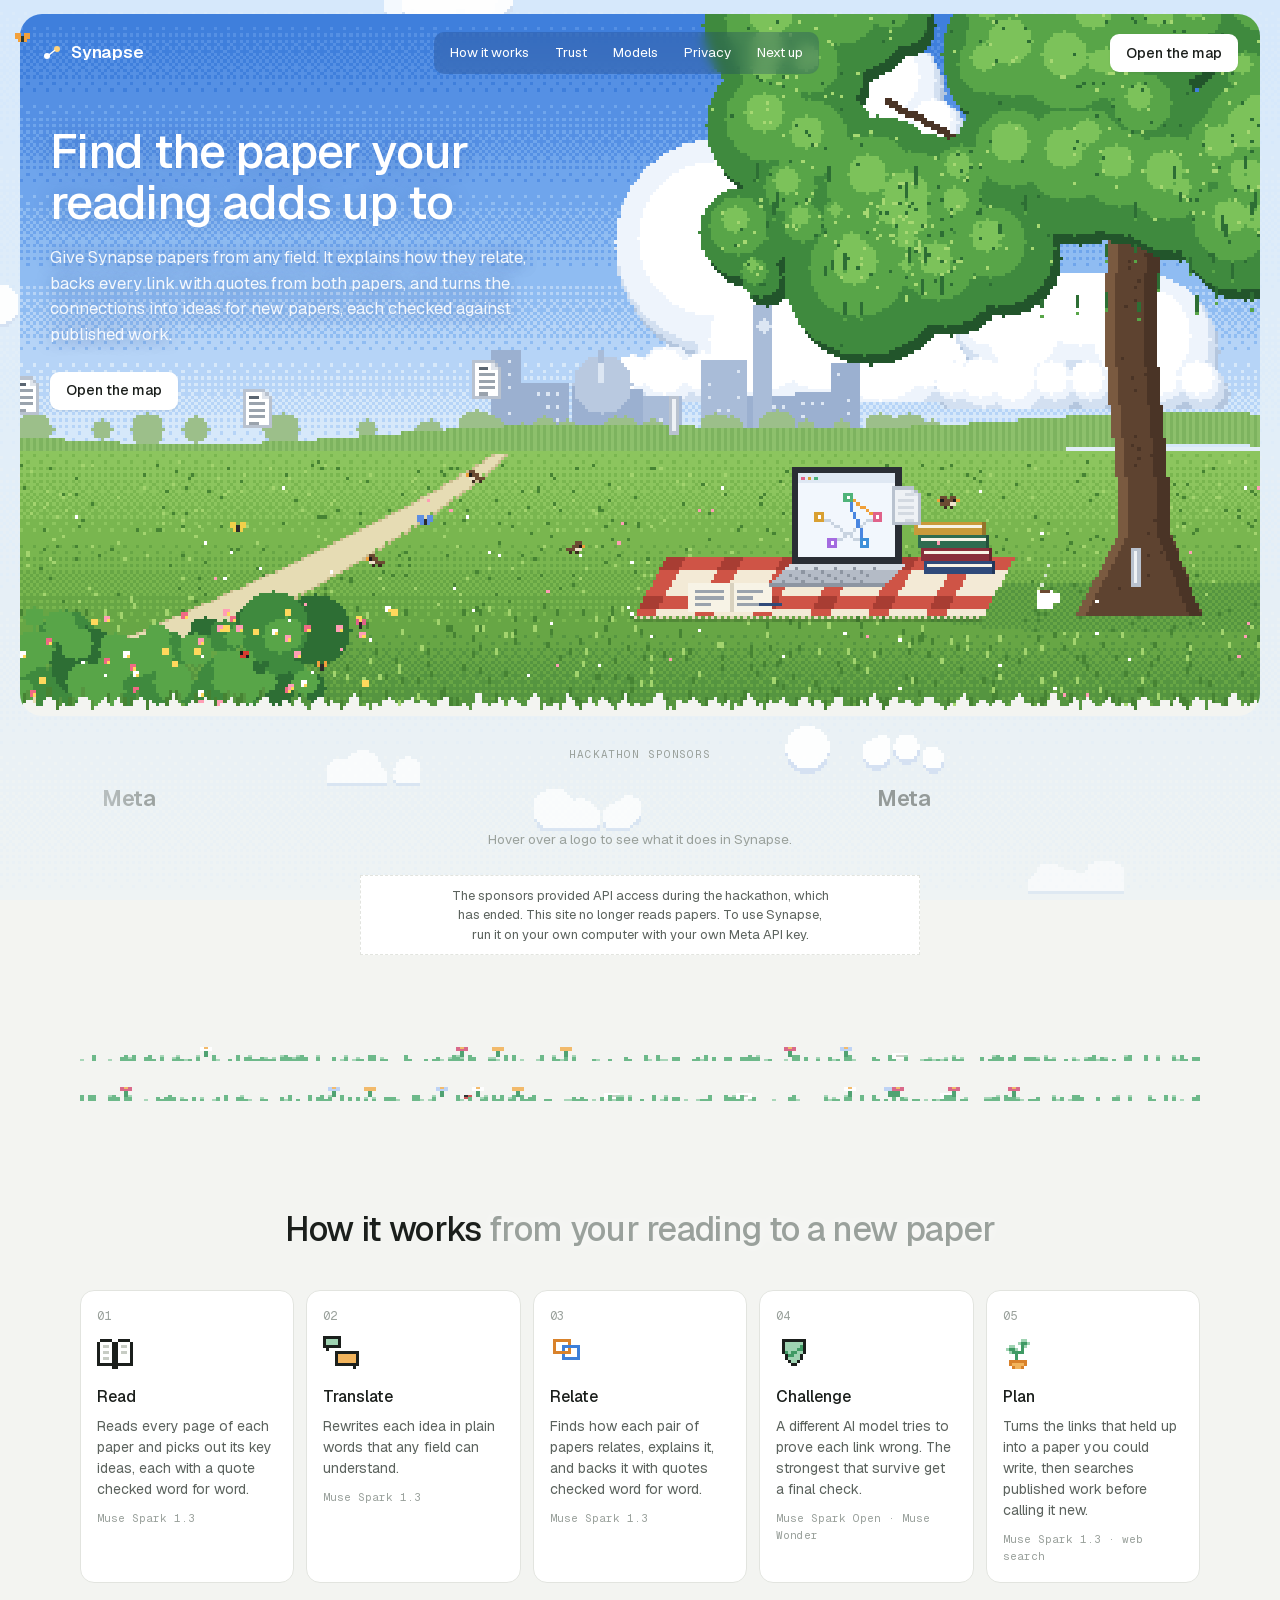
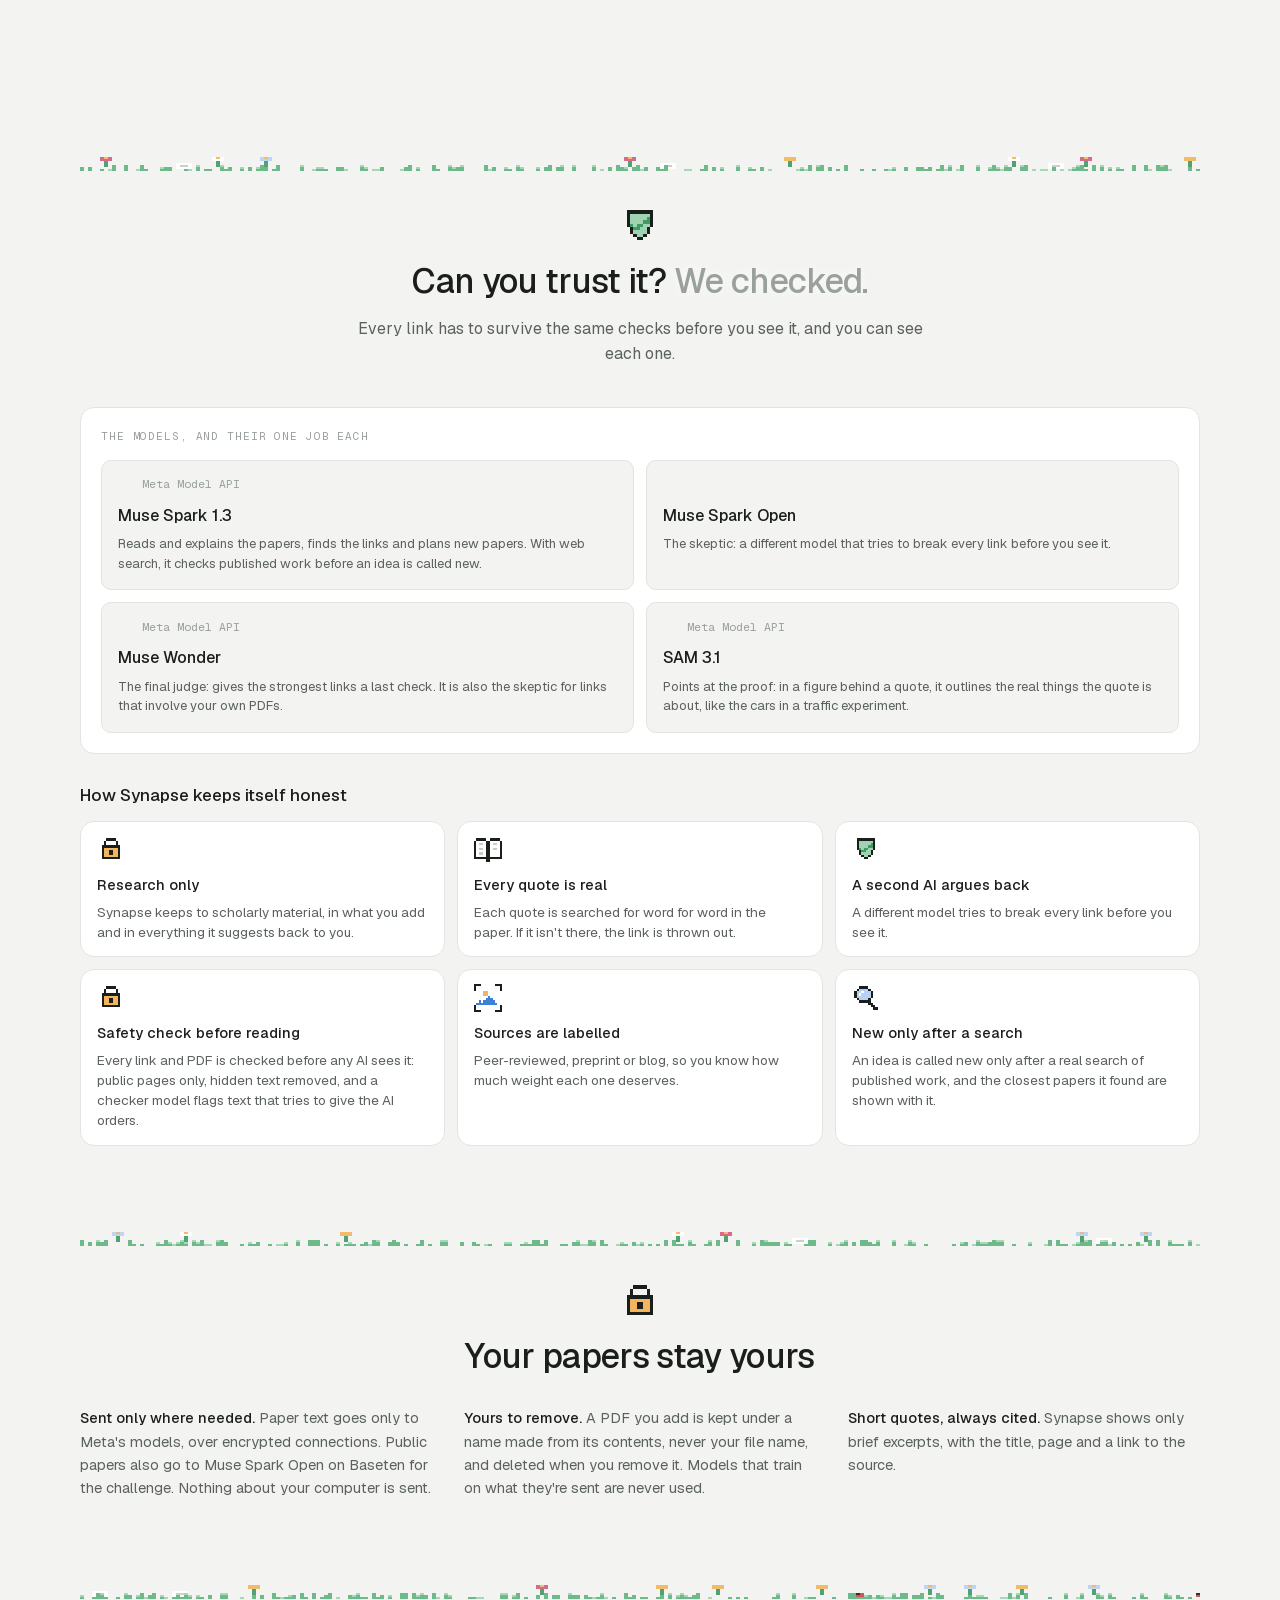
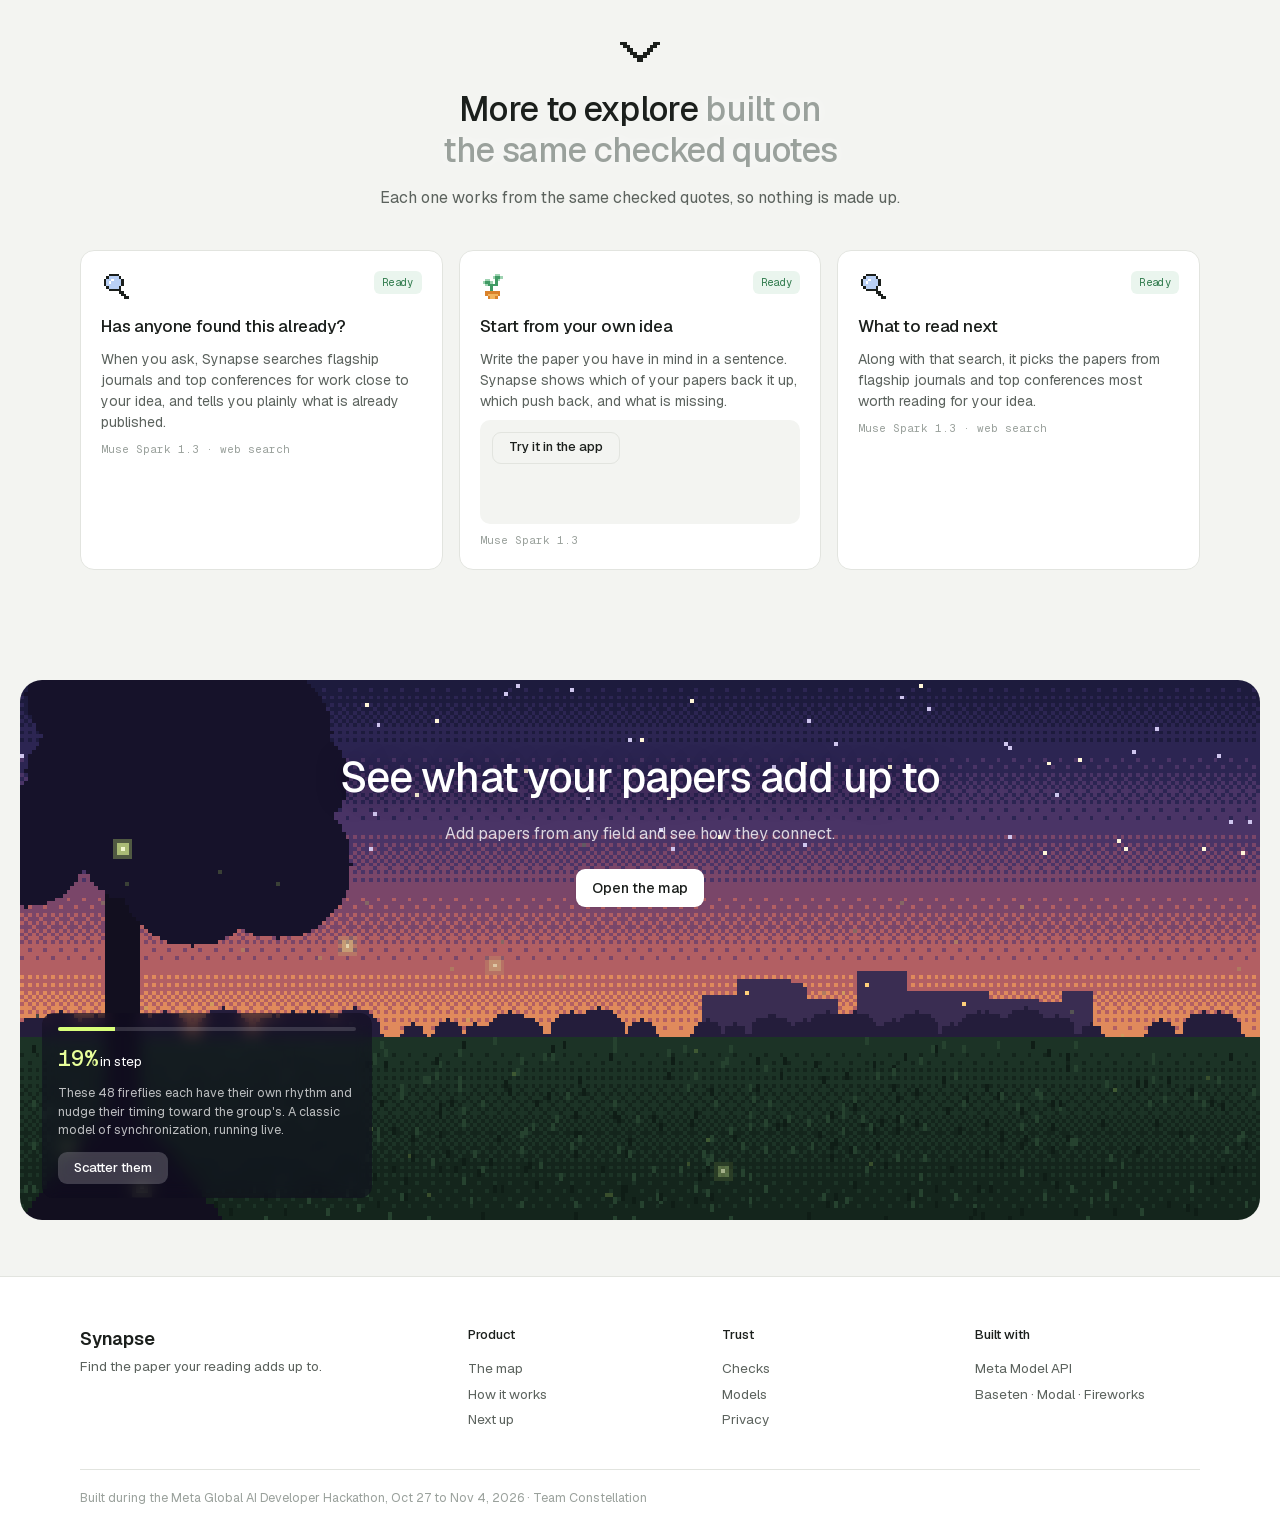
==== frontend/index.html @ 5bb8e142 "Synapse: agents that link research papers across fields Reader, Translator, Filter and Connector (Mu" ====
<!doctype html>
<html lang="en">
<head>
<meta charset="utf-8">
<meta name="viewport" content="width=device-width, initial-scale=1, viewport-fit=cover">
<title>Synapse</title>
<meta name="description" content="Synapse reads research papers from any field, explains how they relate, checks every link against quotes from both papers, and shows you the new paper they add up to.">
<link rel="stylesheet" href="assets/css/site.css?v=20261030123535">
</head>
<body class="trail sky">
<canvas id="sky" class="skycv" aria-hidden="true"></canvas>

<header class="hero">
  <canvas id="garden" aria-label="Pixel-art illustration: a sunny campus lawn with a laptop running Synapse on a picnic blanket, a stack of journals, and pages drifting in the breeze"></canvas>
  <nav class="nav">
    <a class="brand" href="index.html">
      <svg viewBox="0 0 20 20" aria-hidden="true"><circle cx="5" cy="13" r="3" fill="#fff"/><circle cx="15" cy="6" r="3" fill="#ffd27a"/><path d="M7.5 11.5 12.5 7.5" stroke="#fff" stroke-width="1.6" stroke-linecap="round"/></svg>
      Synapse
    </a>
    <div class="navpill"><a href="#how">How it works</a><a href="#example">A finding</a><a href="#trust">Trust</a><a href="#models">Models</a><a href="#privacy">Privacy</a><a href="#next">Next up</a></div>
    <a class="btn white" href="map.html">Open the map</a>
  </nav>
  <div class="copy">
    <h1>Find the paper your reading adds up to</h1>
    <p>Give Synapse papers from any field. It explains how they relate, backs every link with quotes from both papers, and turns the connections into ideas for new papers, each checked against published work.</p>
    <div class="row"><a class="btn white" href="map.html">Open the map</a><a class="btn glass" href="#example">See a finding</a></div>
  </div>
</header>

<section class="sponsors" aria-label="Hackathon sponsors">
  <p class="lab">Hackathon sponsors</p>
  <div class="marquee"><div class="track"><ul class="logos"><li data-k="meta" tabindex="0" role="img" aria-label="Meta"><span class="mark" style="--src:url(/assets/img/sponsors/meta.png);width:42px;height:28px"></span><span class="word">Meta</span></li><li data-k="baseten" tabindex="0" role="img" aria-label="Baseten"><span class="mark" style="--src:url(/assets/img/sponsors/baseten.png);width:111px;height:24px"></span></li><li data-k="modal" tabindex="0" role="img" aria-label="Modal"><span class="mark" style="--src:url(/assets/img/sponsors/modal.png);width:126px;height:22px"></span></li><li data-k="fireworks" tabindex="0" role="img" aria-label="Fireworks"><span class="mark" style="--src:url(/assets/img/sponsors/fireworks.png);width:148px;height:19px"></span></li><li data-k="meta"><span class="mark" style="--src:url(/assets/img/sponsors/meta.png);width:42px;height:28px"></span><span class="word">Meta</span></li><li data-k="baseten"><span class="mark" style="--src:url(/assets/img/sponsors/baseten.png);width:111px;height:24px"></span></li><li data-k="modal"><span class="mark" style="--src:url(/assets/img/sponsors/modal.png);width:126px;height:22px"></span></li><li data-k="fireworks"><span class="mark" style="--src:url(/assets/img/sponsors/fireworks.png);width:148px;height:19px"></span></li><li data-k="meta"><span class="mark" style="--src:url(/assets/img/sponsors/meta.png);width:42px;height:28px"></span><span class="word">Meta</span></li><li data-k="baseten"><span class="mark" style="--src:url(/assets/img/sponsors/baseten.png);width:111px;height:24px"></span></li><li data-k="modal"><span class="mark" style="--src:url(/assets/img/sponsors/modal.png);width:126px;height:22px"></span></li><li data-k="fireworks"><span class="mark" style="--src:url(/assets/img/sponsors/fireworks.png);width:148px;height:19px"></span></li></ul><ul class="logos" aria-hidden="true"><li data-k="meta"><span class="mark" style="--src:url(/assets/img/sponsors/meta.png);width:42px;height:28px"></span><span class="word">Meta</span></li><li data-k="baseten"><span class="mark" style="--src:url(/assets/img/sponsors/baseten.png);width:111px;height:24px"></span></li><li data-k="modal"><span class="mark" style="--src:url(/assets/img/sponsors/modal.png);width:126px;height:22px"></span></li><li data-k="fireworks"><span class="mark" style="--src:url(/assets/img/sponsors/fireworks.png);width:148px;height:19px"></span></li><li data-k="meta"><span class="mark" style="--src:url(/assets/img/sponsors/meta.png);width:42px;height:28px"></span><span class="word">Meta</span></li><li data-k="baseten"><span class="mark" style="--src:url(/assets/img/sponsors/baseten.png);width:111px;height:24px"></span></li><li data-k="modal"><span class="mark" style="--src:url(/assets/img/sponsors/modal.png);width:126px;height:22px"></span></li><li data-k="fireworks"><span class="mark" style="--src:url(/assets/img/sponsors/fireworks.png);width:148px;height:19px"></span></li><li data-k="meta"><span class="mark" style="--src:url(/assets/img/sponsors/meta.png);width:42px;height:28px"></span><span class="word">Meta</span></li><li data-k="baseten"><span class="mark" style="--src:url(/assets/img/sponsors/baseten.png);width:111px;height:24px"></span></li><li data-k="modal"><span class="mark" style="--src:url(/assets/img/sponsors/modal.png);width:126px;height:22px"></span></li><li data-k="fireworks"><span class="mark" style="--src:url(/assets/img/sponsors/fireworks.png);width:148px;height:19px"></span></li></ul></div></div>
  <p class="spSay" id="spSay" aria-live="polite">Hover over a logo to see what it does in Synapse.</p>
  <p class="spNote" id="spNote" hidden>The sponsors provided API access during the hackathon, which has ended. This site no longer reads papers. To use Synapse, run it on your own computer with your own Meta API key.</p>
</section>

<main class="wrap">
  <div class="fields">
    <div class="row" id="fieldRow"></div>
    <p id="fieldNote">Works with papers from any field.</p>
  </div>

  <section>
    <div class="head">
      <h2>One map of how your papers relate <span>and the paper in the middle of them</span></h2>
    </div>
    <div class="window" role="img" aria-label="The Synapse app: a map of papers with labelled links, and a feed of the AI agents at work">
      <div class="wbar"><span class="dots"><i></i><i></i><i></i></span><span id="runTitle"></span>
        <span class="tabs"><span class="on">Map</span><span>Findings</span><span>Papers</span></span></div>
      <div class="wbody">
        <div class="mapview"><svg id="mini" viewBox="0 0 640 560"></svg>
          <div class="legend"><span><i style="border-color:var(--proven)"></i>Proven</span><span><i style="border-color:var(--testing);border-top-style:dashed"></i>Being tested</span><span><i style="border-color:var(--rejected);border-top-style:dotted"></i>Not a real link</span></div>
        </div>
        <div class="feed">
          <div class="rows" id="agents"></div>
          <div class="msg" id="msg"></div>
          <div class="ask">Drop PDFs here to add papers to the map<i>＋</i></div>
        </div>
      </div>
    </div>
    <div class="three">
      <div><b>Relationships, not keywords.</b> A line between two papers says how they relate: the same mechanism, a method one can borrow, a question one answers, or a claim they disagree on. Click it for the full explanation.</div>
      <div><b>Checked before it's shown.</b> Each link is backed by exact quotes from both papers, then a second AI tries to break it. Links that only share a word are thrown out.</div>
      <div><b>A paper you could write.</b> The page in the middle is a new paper those links make possible, with what each source gives you, a research question and a first outline. Or start from your own idea.</div>
    </div>
  </section>

  <div class="sprig"></div>
  <section id="rosetta">
    <div class="head"><span class="ic center" data-icon="connect" data-size="40"></span><h2>Same idea, different words <span>that's why nobody noticed</span></h2>
      <p>Each field describes the same mechanism in its own vocabulary, so keyword search never connects them. Synapse rewrites both in plain words first, then compares.</p></div>
    <div class="tabs" id="rTabs" role="tablist" aria-label="Choose a finding"></div>
    <div class="rosetta" id="rBody" role="tabpanel" aria-live="polite"></div>
  </section>

  <div class="sprig"></div>
  <section id="how" class="band">
    <div class="head"><h2>How it works <span>from your reading to a new paper</span></h2></div>
    <ol class="steps">
      <li class="glow"><span class="ic" data-icon="read"></span><h3>Read</h3><p>Reads every page of each paper and picks out its key ideas, each with a quote checked word for word.</p><span class="who">Muse Spark 1.3</span></li>
      <li class="glow"><span class="ic" data-icon="translate"></span><h3>Translate</h3><p>Rewrites each idea in plain words that any field can understand.</p><span class="who">Muse Spark 1.3</span></li>
      <li class="glow"><span class="ic" data-icon="connect"></span><h3>Relate</h3><p>Finds how each pair of papers relates, explains it, and backs it with quotes checked word for word.</p><span class="who">Muse Spark 1.3</span></li>
      <li class="glow"><span class="ic" data-icon="challenge"></span><h3>Challenge</h3><p>A different AI model tries to prove each link wrong. The strongest that survive get a final check.</p><span class="who">Muse Spark Open · Muse Wonder</span></li>
            <li class="glow"><span class="ic" data-icon="sprout"></span><h3>Plan</h3><p>Turns the links that held up into a paper you could write, then searches published work before calling it new.</p><span class="who">Muse Spark 1.3 · web search</span></li>
    </ol>
    <div class="strings panel glow">
      <div class="sieve-h"><div><div class="lab">Threads between papers</div><h3 id="strSay" aria-live="polite">Threads reach between papers that relate. The ones that hold are tied off.</h3></div>
        <button class="btn line" id="strReplay">Replay</button></div>
      <div class="scene" id="scene"><canvas aria-hidden="true"></canvas><div class="tags"></div><div class="tip" hidden></div><ul class="sr" id="sceneList"></ul></div>
    </div>
  </section>

  <section id="example">
    <div class="head"><span class="ic center" data-icon="test" data-size="40"></span><h2 id="exHead"></h2></div>
    <div class="example">
      <div class="panel glow">
        <div class="lab">The finding</div>
        <h3 id="exTitle"></h3>
        <div class="side2" id="exSides"></div>
        <div class="shared" id="exShared"></div>
        <div id="exQuotes"></div>
      </div>
      <div class="panel glow">
        <div class="lab">The challenge</div>
        <h3 id="exHyp"></h3>
        <ul class="exAtt" id="exAtt"></ul>
        <div class="verdict" id="exVerdict"></div>
      </div>
    </div>
  </section>

  <div class="sprig"></div>
  <section id="trust">
    <div class="head"><span class="ic center" data-icon="challenge" data-size="40"></span><h2>Can you trust it? <span>We checked.</span></h2>
      <p>Every link has to survive the same checks before you see it, and you can see each one.</p></div>
    <div class="cols">
      <div class="panel glow" id="models"><div class="lab">The models, and their one job each</div>
        <ul class="list cast">
          <li><span class="p"><i class="mk" style="--src:url(/assets/img/sponsors/meta.png);width:18px;height:12px"></i>Meta Model API</span><span class="m">Muse Spark 1.3</span><small>Reads and explains the papers, finds the links and plans new papers. With web search, it checks published work before an idea is called new.</small></li>
          <li><span class="p" role="img" aria-label="Baseten"><i class="mk" style="--src:url(/assets/img/sponsors/baseten.png);width:65px;height:14px"></i></span><span class="m">Muse Spark Open</span><small>The skeptic: a different model that tries to break every link before you see it.</small></li>
          <li><span class="p"><i class="mk" style="--src:url(/assets/img/sponsors/meta.png);width:18px;height:12px"></i>Meta Model API</span><span class="m">Muse Wonder</span><small>The final judge: gives the strongest links a last check. It is also the skeptic for links that involve your own PDFs.</small></li>
          <li><span class="p"><i class="mk" style="--src:url(/assets/img/sponsors/meta.png);width:18px;height:12px"></i>Meta Model API</span><span class="m">SAM 3.1</span><small>Points at the proof: in a figure behind a quote, it outlines the real things the quote is about, like the cars in a traffic experiment.</small></li>
        </ul></div>
    </div>
    <div class="guards">
      <h3>How Synapse keeps itself honest</h3>
      <ol>
        <li class="glow"><span class="ic" data-icon="lock" data-size="28"></span><b>Research only</b><p>Synapse keeps to scholarly material, in what you add and in everything it suggests back to you.</p></li>
        <li class="glow"><span class="ic" data-icon="read" data-size="28"></span><b>Every quote is real</b><p>Each quote is searched for word for word in the paper. If it isn't there, the link is thrown out.</p></li>
        <li class="glow"><span class="ic" data-icon="challenge" data-size="28"></span><b>A second AI argues back</b><p>A different model tries to break every link before you see it.</p></li>
        <li class="glow"><span class="ic" data-icon="lock" data-size="28"></span><b>Safety check before reading</b><p>Every link and PDF is checked before any AI sees it: public pages only, hidden text removed, and a checker model flags text that tries to give the AI orders.</p></li>
        <li class="glow"><span class="ic" data-icon="frame" data-size="28"></span><b>Sources are labelled</b><p>Peer-reviewed, preprint or blog, so you know how much weight each one deserves.</p></li>
        <li class="glow"><span class="ic" data-icon="match" data-size="28"></span><b>New only after a search</b><p>An idea is called new only after a real search of published work, and the closest papers it found are shown with it.</p></li>
      </ol>
    </div>
  </section>

  <div class="sprig"></div>
  <section id="privacy">
    <div class="head"><span class="ic center" data-icon="lock" data-size="40"></span><h2>Your papers stay yours</h2></div>
    <div class="three">
      <div><b>Sent only where needed.</b> Paper text goes only to Meta's models, over encrypted connections. Public papers also go to Muse Spark Open on Baseten for the challenge. Nothing about your computer is sent.</div>
      <div><b>Yours to remove.</b> A PDF you add is kept under a name made from its contents, never your file name, and deleted when you remove it. Models that train on what they're sent are never used.</div>
      <div><b>Short quotes, always cited.</b> Synapse shows only brief excerpts, with the title, page and a link to the source.</div>
    </div>
  </section>

  <div class="sprig"></div>
  <section id="next">
    <div class="head"><span class="ic center" data-icon="bird" data-size="40"></span><h2>More to explore <span>built on the same checked quotes</span></h2>
      <p>Each one works from the same checked quotes, so nothing is made up.</p></div>
    <div class="nextgrid">
      <article class="nx panel glow"><div class="nxh"><span class="ic" data-icon="match" data-size="30"></span><span class="st ready">Ready</span></div>
        <h3>Has anyone found this already?</h3>
        <p>When you ask, Synapse searches flagship journals and top conferences for work close to your idea, and tells you plainly what is already published.</p>
        <div class="pv" id="pvNovel" aria-label="The idea from this run"></div>
        <span class="uses">Muse Spark 1.3 · web search</span></article>
      <article class="nx panel glow"><div class="nxh"><span class="ic" data-icon="sprout" data-size="30"></span><span class="st ready">Ready</span></div>
        <h3>Start from your own idea</h3>
        <p>Write the paper you have in mind in a sentence. Synapse shows which of your papers back it up, which push back, and what is missing.</p>
        <div class="pv"><a class="btn line" href="map.html">Try it in the app</a></div>
        <span class="uses">Muse Spark 1.3</span></article>
      <article class="nx panel glow"><div class="nxh"><span class="ic" data-icon="match" data-size="30"></span><span class="st ready">Ready</span></div>
        <h3>What to read next</h3>
        <p>Along with that search, it picks the papers from flagship journals and top conferences most worth reading for your idea.</p>
        <span class="uses">Muse Spark 1.3 · web search</span></article>
    </div>
  </section>
</main>

<div class="dusk">
  <canvas id="flies" aria-label="Pixel-art garden at dusk with fireflies that start blinking at random and gradually fall into step"></canvas>
  <div class="dusk-copy">
    <h2>See what your papers add up to</h2>
    <p>Add papers from any field and see how they connect.</p>
    <a class="btn white" href="map.html">Open the map</a>
  </div>
  <div class="sync">
    <div class="meter"><span id="syncBar"></span></div>
    <div><b id="syncPct">0%</b> in step</div>
    <p>These 48 fireflies each have their own rhythm and nudge their timing toward the group's. A classic model of synchronization, running live.</p>
    <button class="btn glass" id="scatter">Scatter them</button>
  </div>
</div>

<footer class="end">
  <div class="endgrid">
    <div class="brandline"><b>Synapse</b><span>Find the paper your reading adds up to.</span></div>
    <div><h4>Product</h4><a href="map.html">The map</a><a href="#how">How it works</a><a href="#example">A finding</a><a href="#next">Next up</a></div>
    <div><h4>Trust</h4><a href="#trust">Checks</a><a href="#models">Models</a><a href="#privacy">Privacy</a></div>
    <div><h4>Built with</h4><span>Meta Model API</span><span>Baseten · Modal · Fireworks</span></div>
  </div>
  <div class="fine"><span>Built during the Meta Global AI Developer Hackathon, Oct 27 to Nov 4, 2026 · Team Constellation</span></div>
</footer>

<script src="assets/js/sky.js?v=20261029114925"></script>
<script src="assets/js/garden.js?v=20261029114925"></script>
<script src="assets/js/fireflies.js?v=20261029114925"></script>
<script src="assets/js/charts.js?v=20261029114925"></script>
<script src="assets/js/pixelmap.js?v=20261029114925"></script>
<script src="assets/js/threads.js?v=20261030123335"></script>
<script src="assets/js/site.js?v=20261030123535"></script>
<script src="assets/js/fx.js?v=20261029114925"></script>
</body>
</html>
---- frontend/assets/css/site.css ----
/* Synapse site, light edition.
   Layout: a rounded pixel-art "reading garden" hero; everything after it is calm,
   light and roomy, so the illustration is the only loud thing on the page. */

@font-face{font-family:"Geist";src:url(../fonts/geist.woff2) format("woff2");font-weight:100 900;font-display:swap}
@font-face{font-family:"Geist Mono";src:url(../fonts/geist-mono.woff2) format("woff2");font-weight:100 900;font-display:swap}

:root{
  color-scheme:light;
  --page:#f3f4f1;     /* lawn-edge off-white, matches the grass fringe */
  --card:#ffffff;
  --ink:#1b1f1c;      /* primary text */
  --ink2:#5b625d;     /* secondary text */
  --ink3:#9aa19c;     /* tertiary text */
  --line:#e2e4df;     /* hairlines, card borders */
  --sky:#3f7fdc;      /* hero sky, links */
  --proven:#d9822b;   /* firing / proven */
  --testing:#3d7fd9;  /* being tested */
  --rejected:#c94848; /* not a real link */
  --sans:"Geist","Helvetica Neue",Arial,sans-serif;
  --mono:"Geist Mono",ui-monospace,Menlo,monospace;
  --gl:max(16px,env(safe-area-inset-left,0px)); --gr:max(16px,env(safe-area-inset-right,0px));
}
*{box-sizing:border-box}
html{scroll-behavior:smooth;overflow-x:clip}
body{margin:0;background:var(--page);color:var(--ink);font:400 16px/1.6 var(--sans);-webkit-font-smoothing:antialiased;
  padding-left:var(--gl);padding-right:var(--gr)}
a{color:inherit}
button{font:inherit;color:inherit}
:focus-visible{outline:2px solid var(--sky);outline-offset:2px}
.mono{font-family:var(--mono)}
.wrap{max-width:1120px;margin:0 auto}

/* ---------- hero ---------- */
.hero{position:relative;max-width:1240px;margin:14px auto 0;border-radius:22px;overflow:hidden;height:clamp(560px,78vh,760px)}
#garden{position:absolute;inset:0;width:100%;height:100%;display:block;image-rendering:pixelated;image-rendering:crisp-edges}
.nav{position:relative;z-index:3;display:flex;align-items:center;gap:16px;padding:18px 22px}
.brand{display:flex;align-items:center;gap:9px;color:#fff;text-decoration:none;font-weight:600;font-size:17px;letter-spacing:-.01em}
.brand svg{width:20px;height:20px}
.navpill{display:flex;gap:2px;margin:0 auto;padding:4px;border-radius:10px;background:rgba(20,50,110,.28);backdrop-filter:blur(6px);-webkit-backdrop-filter:blur(6px)}
.navpill a{color:#fff;text-decoration:none;font-size:13.5px;padding:6px 12px;border-radius:7px}
.navpill a:hover{background:rgba(255,255,255,.16)}
.btn{display:inline-flex;align-items:center;gap:8px;height:38px;padding:0 16px;border-radius:9px;border:0;cursor:pointer;text-decoration:none;font-size:14px;font-weight:500;white-space:nowrap}
.btn.white{background:#fff;color:var(--ink);box-shadow:0 1px 2px rgba(0,0,0,.08)}
.btn.white:hover{background:#f1f4f8}
.btn.glass{background:rgba(255,255,255,.2);color:#fff;backdrop-filter:blur(6px);-webkit-backdrop-filter:blur(6px)}
.btn.glass:hover{background:rgba(255,255,255,.3)}
.btn.dark{background:var(--ink);color:#fff}
.copy{position:relative;z-index:2;padding:34px 30px 0;max-width:560px;color:#fff}
.copy h1{margin:0;font-weight:500;font-size:clamp(32px,4vw,48px);line-height:1.08;letter-spacing:-.025em;text-wrap:balance;text-shadow:0 1px 20px rgba(20,60,140,.25)}
.copy p{margin:16px 0 24px;font-size:16.5px;line-height:1.55;color:rgba(255,255,255,.9);max-width:30em}
.copy .row{display:flex;gap:10px;flex-wrap:wrap}

@media (max-width:860px){.navpill{display:none}.copy{padding:20px 20px 0}}

/* ---------- sections ---------- */
section{padding-block:96px 0}
.fields{padding-top:44px;text-align:center}
.fields .row{display:flex;flex-wrap:wrap;justify-content:center;gap:10px}
.field{display:flex;align-items:center;gap:8px;padding:9px 14px;border:1px solid var(--line);border-radius:10px;background:var(--card);font-size:14px}
.field i{width:8px;height:8px;border-radius:50%}
.field span{font-family:var(--mono);font-size:11.5px;color:var(--ink3)}
.fields p{color:var(--ink3);font-size:13.5px;margin:16px 0 0}

.head{text-align:center;max-width:720px;margin:0 auto}
.head h2{margin:0;font-weight:500;font-size:clamp(26px,3vw,34px);line-height:1.2;letter-spacing:-.02em;text-wrap:balance}
.head h2 span{color:var(--ink3)}
.head p{color:var(--ink2);margin:14px auto 0;max-width:36em}

/* product window */
.window{margin-top:44px;background:var(--card);border:1px solid var(--line);border-radius:16px;box-shadow:0 30px 60px -40px rgba(30,50,40,.35);overflow:hidden}
.wbar{display:flex;align-items:center;gap:12px;padding:10px 14px;border-bottom:1px solid var(--line);font-size:13px;color:var(--ink2)}
.wbar .dots{display:flex;gap:6px}.wbar .dots i{width:10px;height:10px;border-radius:50%;background:var(--line)}
.wbar .tabs{display:flex;gap:4px;margin-left:auto}
.wbar .tabs span{padding:4px 10px;border-radius:7px}
.wbar .tabs span.on{background:var(--page);color:var(--ink)}
.wbody{display:grid;grid-template-columns:minmax(0,1.55fr) minmax(300px,1fr)}
@media (max-width:900px){.wbody{grid-template-columns:1fr}}
.mapview{position:relative;border-right:1px solid var(--line);background:
  radial-gradient(circle at 50% 50%,rgba(63,127,220,.05),transparent 60%),var(--card);overflow-x:auto}
.mapview svg{display:block;width:100%;min-width:560px;height:auto}
.mapview .legend{position:absolute;left:14px;bottom:12px;display:flex;gap:14px;font-size:11.5px;color:var(--ink2)}
.mapview .legend span{display:flex;align-items:center;gap:6px}
.mapview .legend i{width:16px;height:0;border-top:2px solid}
.feed{display:flex;flex-direction:column;font-size:13.5px}
.feed .rows{padding:12px 14px;display:grid;gap:4px}
.agent{display:grid;grid-template-columns:1fr auto;gap:2px 10px;padding:8px 10px;border-radius:9px}
.agent:hover{background:var(--page)}
.agent b{font-weight:500}
.agent small{grid-column:1;color:var(--ink2);font-size:12.5px}
.badge{font-family:var(--mono);font-size:10.5px;padding:2px 7px;border-radius:6px;align-self:start;white-space:nowrap}
.badge.done{background:#eaf5ee;color:#2f7a4c}.badge.run{background:#e9f1fd;color:var(--testing)}.badge.no{background:#fbecec;color:var(--rejected)}
.msg{margin:6px 14px 0;padding:12px 14px;border-radius:12px;background:var(--page);line-height:1.5}
.msg a{display:inline-block;margin-top:8px;color:var(--sky);text-decoration:none;font-weight:500}
.ask{margin:auto 14px 14px;margin-top:14px;display:flex;align-items:center;gap:8px;padding:9px 10px 9px 12px;border:1px solid var(--line);border-radius:10px;color:var(--ink3);font-size:13px}
.ask i{margin-left:auto;width:24px;height:24px;border-radius:7px;background:var(--ink);display:grid;place-items:center;color:#fff;font-style:normal;font-size:12px}

.three{display:grid;grid-template-columns:repeat(3,minmax(0,1fr));gap:32px;margin-top:30px;font-size:14.5px;color:var(--ink2)}
.three b{color:var(--ink);font-weight:500}
@media (max-width:760px){.three{grid-template-columns:1fr}}

/* how it works */
.steps{display:grid;grid-template-columns:repeat(5,minmax(0,1fr));gap:12px;margin-top:40px;list-style:none;padding:0;counter-reset:s}
@media (max-width:1100px){.steps{grid-template-columns:repeat(3,minmax(0,1fr))}}
@media (max-width:760px){.steps{grid-template-columns:1fr 1fr}}
@media (max-width:520px){.steps{grid-template-columns:1fr}}
.steps li{background:var(--card);border:1px solid var(--line);border-radius:14px;padding:16px;counter-increment:s}
.steps li::before{content:"0" counter(s);font-family:var(--mono);font-size:12px;color:var(--ink3)}
.steps h3{margin:10px 0 6px;font-size:16px;font-weight:500}
.steps p{margin:0;color:var(--ink2);font-size:14px;line-height:1.5}
.steps .who{display:block;margin-top:10px;font-family:var(--mono);font-size:11px;color:var(--ink3)}

/* finding example */
.example{display:grid;grid-template-columns:minmax(0,1fr) minmax(0,1fr);gap:16px;margin-top:40px}
@media (max-width:860px){.example{grid-template-columns:1fr}}
.panel{background:var(--card);border:1px solid var(--line);border-radius:14px;padding:20px}
.panel .lab{font-family:var(--mono);font-size:11px;color:var(--ink3);text-transform:uppercase;letter-spacing:.08em}
.panel h3{margin:8px 0 6px;font-size:20px;font-weight:500;letter-spacing:-.01em;text-wrap:balance}
.side2{display:grid;grid-template-columns:1fr 1fr;gap:12px;margin-top:14px}
.side2 div{padding:12px;border-radius:10px;background:var(--page);font-size:14px}
.side2 b{display:block;font-size:12px;font-weight:500;margin-bottom:4px}
.shared{margin-top:12px;padding:12px 14px;border-radius:10px;background:#fdf3e7;color:#7a4a17;font-size:14.5px}
blockquote{margin:12px 0 0;padding-left:12px;border-left:2px solid var(--line);font-size:14px;color:var(--ink)}
blockquote cite{display:block;font-style:normal;font-size:12px;color:var(--ink3);margin-top:3px}
.chart svg{display:block;width:100%;height:auto;margin-top:10px}
.chart text{fill:var(--ink3);font:400 10.5px var(--sans)}
.chart .ax,.chart .grid{stroke:var(--line)} .chart .grid{stroke-dasharray:2 4}
.chart .key text{fill:var(--ink2);font-size:11.5px}
.chart .mk text{fill:var(--proven)}
.verdict{margin-top:12px;font-size:14.5px}
.verdict small{display:block;color:var(--ink3);font-size:12.5px}

/* record + models + privacy */
.cols{display:grid;grid-template-columns:minmax(0,1fr) minmax(0,1fr);gap:16px;margin-top:40px}
@media (max-width:860px){.cols{grid-template-columns:1fr}}
.list{list-style:none;margin:10px 0 0;padding:0}
.list li{display:grid;grid-template-columns:auto 1fr auto;gap:12px;align-items:baseline;padding:11px 0;border-top:1px solid var(--line);font-size:14.5px}
.list li:first-child{border-top:0}
.list .y{font-family:var(--mono);font-size:12.5px;color:var(--ink3)}
.list small{display:block;color:var(--ink3);font-size:12.5px}
.list .r{font-size:12.5px}
.found{color:#2f7a4c}.missed{color:var(--ink3)}
.big{font-size:34px;font-weight:500;letter-spacing:-.02em;margin-top:6px}
.cast .m{font-weight:500}
.cast .p{display:inline-flex;align-items:center;justify-content:flex-end;gap:6px;font-family:var(--mono);font-size:11.5px;color:var(--ink3);text-align:right;white-space:nowrap}
.cast .mk{display:block;flex:none;background:var(--ink2);opacity:.75;-webkit-mask:var(--src) center/contain no-repeat;mask:var(--src) center/contain no-repeat}

.btn.line{background:transparent;border:1px solid var(--line);color:var(--ink);height:32px;font-size:13px}
.btn.line:hover{background:var(--page)}

/* live mini map */
#mini{shape-rendering:crispEdges}
#mini text{shape-rendering:auto}
#mini .lk{cursor:pointer}
#mini .hit{stroke:transparent;stroke-width:16;fill:none}
#mini .dots{opacity:.75;transition:opacity .2s}
#mini .lk:hover .dots,#mini .lk.on .dots{opacity:1}
#mini .tagb,#mini .sheet{transition:transform .15s steps(2)}
#mini .lk:hover .tagb,#mini .lk.on .tagb,#mini .pp:hover .sheet{transform:translate(-2px,-2px)}
#mini .lk.on .tg{fill:#fff6e8}
@media (prefers-reduced-motion:no-preference){#mini .ray{animation:ray 1.6s steps(2) infinite}}
@keyframes ray{50%{opacity:.15}}

/* same idea, different words */
.tabs{display:flex;flex-wrap:wrap;justify-content:center;gap:8px;margin-top:30px}
.tabs button{border:1px solid var(--line);background:var(--card);border-radius:999px;padding:7px 14px;font-size:13.5px;cursor:pointer;color:var(--ink2)}
.tabs button[aria-selected="true"]{background:var(--ink);border-color:var(--ink);color:#fff}
.rosetta{display:grid;grid-template-columns:minmax(0,1fr) 120px minmax(0,1fr);align-items:stretch;margin-top:22px}
@media (max-width:760px){.rosetta{grid-template-columns:1fr}.rosetta .bridge{min-height:70px}}
.rosetta .side{background:var(--card);border:1px solid var(--line);border-radius:14px;padding:22px}
.rosetta .side .lab{display:flex;align-items:center;gap:8px}
.rosetta .side .lab i{width:8px;height:8px;border-radius:50%}
.rosetta .side p{margin:10px 0 0;font-size:18px;line-height:1.45;letter-spacing:-.01em;text-wrap:pretty}
.rosetta .side small{display:block;margin-top:12px;color:var(--ink3);font-size:12.5px}
.rosetta .bridge{position:relative;display:grid;place-items:center}
.rosetta .bridge::before{content:"";position:absolute;left:0;right:0;top:50%;border-top:2px dashed var(--proven);opacity:.6}
.rosetta .bridge span{position:relative;background:var(--page);padding:6px 10px;border-radius:8px;font-family:var(--mono);font-size:11px;color:var(--proven);text-align:center}
.rosetta .shared{grid-column:1/-1;margin-top:12px;text-align:center;font-size:17px;padding:16px 20px}
.rosetta .fade{animation:fade .45s ease}
@keyframes fade{from{opacity:.55;transform:translateY(4px)}to{opacity:1;transform:none}}

/* the thread scene: papers drift in the air; threads reach between the ones that relate */
.strings{margin-top:16px}
.sieve-h{display:flex;justify-content:space-between;align-items:flex-start;gap:16px}
.strings h3{min-height:2.4em}
.scene{position:relative;height:clamp(440px,46vw,500px);margin-top:12px;border-radius:10px;overflow:hidden;background:linear-gradient(#d9e7f7,#eef3f6 70%,#f3f4f1);touch-action:pan-y}
.scene canvas{position:absolute;left:0;top:0;image-rendering:pixelated}
.scene .tags{position:absolute;inset:0;pointer-events:none}
.ptag{position:absolute;left:0;top:0;display:flex;align-items:center;gap:6px;max-width:220px;padding:3px 8px;border:2px solid var(--ink);background:#fff;box-shadow:2px 2px 0 rgba(27,31,28,.18);font:600 10.5px/1.2 var(--mono);letter-spacing:.05em;text-transform:uppercase;color:var(--ink);white-space:nowrap;cursor:pointer;pointer-events:auto;opacity:0;transition:opacity .3s steps(3)}
.ptag.on{opacity:1}
.ptag i{flex:none;width:8px;height:8px;background:var(--c)}
.ptag .n{display:none;font:500 12.5px/1.25 var(--sans);letter-spacing:0;text-transform:none;white-space:normal;min-width:120px}
.ptag:hover,.ptag:focus-visible,.ptag.open{z-index:2;flex-direction:column;align-items:flex-start;gap:3px;padding:5px 9px}
.ptag:hover .n,.ptag:focus-visible .n,.ptag.open .n{display:block}
.ptag:hover i,.ptag:focus-visible i,.ptag.open i{position:absolute;right:6px;top:6px}
.ptag:focus-visible{outline:3px solid var(--sky);outline-offset:2px}
.scene .tip{position:absolute;left:0;top:0;z-index:3;max-width:250px;padding:6px 9px;border:2px solid var(--ink);background:#fffdf6;box-shadow:3px 3px 0 rgba(27,31,28,.18);font-size:12.5px;line-height:1.4;color:var(--ink);pointer-events:none}
.scene .tip b{display:block;font:600 10.5px/1.3 var(--mono);letter-spacing:.05em;text-transform:uppercase}
@media (max-width:640px){.scene{height:600px}}
.sr{position:absolute;width:1px;height:1px;overflow:hidden;clip:rect(0 0 0 0);white-space:nowrap}

/* dusk ending with fireflies */
.dusk{position:relative;max-width:1240px;margin:110px auto 0;border-radius:22px;overflow:hidden;height:clamp(440px,60vh,560px);color:#fff}
#flies{position:absolute;inset:0;width:100%;height:100%;display:block;image-rendering:pixelated}
.dusk-copy{position:relative;z-index:1;text-align:center;padding:64px 20px 0}
.dusk-copy h2{margin:0;font-weight:500;font-size:clamp(28px,3.4vw,42px);letter-spacing:-.02em;text-shadow:0 2px 24px rgba(20,10,40,.5)}
.dusk-copy p{color:rgba(255,255,255,.8);margin:10px 0 22px}
.sync{position:absolute;z-index:1;left:22px;bottom:22px;max-width:330px;padding:14px 16px;border-radius:12px;background:rgba(15,12,30,.55);backdrop-filter:blur(8px);-webkit-backdrop-filter:blur(8px);font-size:13.5px}
.sync b{font-family:var(--mono);font-size:22px;font-weight:500;color:#e8ff9a;font-variant-numeric:tabular-nums}
.sync p{margin:8px 0 12px;color:rgba(255,255,255,.72);font-size:12.5px;line-height:1.5}
.sync .meter{height:4px;border-radius:4px;background:rgba(255,255,255,.15);overflow:hidden;margin-bottom:10px}
.sync .meter span{display:block;height:100%;width:0;background:#d9ff7a;transition:width .3s}
.sync .btn{height:32px;font-size:13px}
@media (max-width:640px){.sync{left:12px;right:12px;max-width:none}}

/* a bit of white at the end */
.end{background:#fff;margin:56px calc(-1 * var(--gr)) 0 calc(-1 * var(--gl));padding:48px max(24px,var(--gr)) calc(28px + env(safe-area-inset-bottom,0px)) max(24px,var(--gl));border-top:1px solid var(--line)}
.endgrid{max-width:1120px;margin:0 auto;display:grid;grid-template-columns:1.6fr 1fr 1fr 1fr;gap:28px}
@media (max-width:760px){.endgrid{grid-template-columns:1fr 1fr}}
.endgrid h4{margin:0 0 10px;font-size:13px;font-weight:500}
.endgrid a,.endgrid span{display:block;color:var(--ink2);text-decoration:none;font-size:13.5px;line-height:1.9}
.endgrid a:hover{color:var(--ink)}
.brandline b{font-size:18px;font-weight:600;letter-spacing:-.01em}
.brandline span{max-width:22em}
.fine{max-width:1120px;margin:36px auto 0;padding-top:18px;border-top:1px solid var(--line);display:flex;flex-wrap:wrap;gap:8px 28px;justify-content:space-between;color:var(--ink3);font-size:12.5px}
.tagS{font-family:var(--mono);font-size:11px;color:var(--ink3);border:1px solid var(--line);border-radius:6px;padding:2px 7px}

/* ---------- our own pixel language ---------- */
.px-icon{display:block;image-rendering:pixelated}
.ic{display:block;margin-bottom:12px}
.ic.center{display:flex;justify-content:center;margin-bottom:14px}
.steps li::before{display:block;margin-bottom:10px}
.sprig{max-width:1120px;margin:84px auto -60px;height:16px;opacity:.9}
.sprig svg{display:block;width:100%;height:100%}

/* the pixel sky behind the whole page (sky.js) */
html{background:var(--page)}
body.sky{background:transparent}
.skycv{position:fixed;inset:0;width:100vw;height:100vh;z-index:-1;image-rendering:pixelated;image-rendering:crisp-edges;pointer-events:none}
.band{position:relative;margin-top:96px;padding-block:72px}
.band>.head,.band>.steps,.band>.sieve{max-width:1120px;margin-left:auto;margin-right:auto}
.band>.steps{margin-top:40px}
.fields p,.head h2 span{text-shadow:0 0 12px rgba(255,255,255,.8)}

/* next up */
.nextgrid{display:grid;grid-template-columns:repeat(3,minmax(0,1fr));gap:16px;margin-top:40px}
@media (max-width:980px){.nextgrid{grid-template-columns:1fr 1fr}}
@media (max-width:640px){.nextgrid{grid-template-columns:1fr}}
.nx{display:flex;flex-direction:column;gap:8px}
.nx h3{margin:4px 0 0;font-size:17px}
.nx>p{margin:0;color:var(--ink2);font-size:14px;line-height:1.5}
.nxh{display:flex;justify-content:space-between;align-items:flex-start}
.nxh .ic{margin:0}
.st{font-family:var(--mono);font-size:10.5px;padding:3px 8px;border-radius:6px;letter-spacing:.03em}
.st.build{background:#e9f1fd;color:var(--testing)}
.st.ready{background:#eef8f1;color:#2f7a4c}
.st.ready{background:#eaf5ee;color:#2f7a4c}
.pv{margin-top:auto;padding:12px;border-radius:10px;background:var(--page);font-size:13px;min-height:104px}
.uses{font-family:var(--mono);font-size:11px;color:var(--ink3)}
.pv .q{color:var(--ink2)}
.pv .res{display:grid;grid-template-columns:1fr 1fr;gap:8px;margin-top:8px}
.pv .res span{background:var(--card);border-radius:8px;padding:8px 10px;color:var(--ink2);font-size:12px;line-height:1.35}
.pv .res b{display:block;font-size:20px;font-weight:500;color:var(--ink)}
.pv .ok{margin-top:8px;color:#2f7a4c;font-size:12.5px}
.dots{display:inline-flex;gap:3px;margin-left:6px}
.dots i{width:4px;height:4px;background:var(--ink3);animation:blink 1s steps(2) infinite}
.dots i:nth-child(2){animation-delay:.2s}.dots i:nth-child(3){animation-delay:.4s}
@keyframes blink{50%{opacity:.2}}
.pv svg{display:block;width:100%;height:auto}
.ants{animation:ants 1.2s linear infinite}
@keyframes ants{to{stroke-dashoffset:-14}}
.lvl{display:flex;flex-wrap:wrap;gap:4px}
.lvl button{border:1px solid var(--line);background:var(--card);border-radius:7px;padding:4px 9px;font-size:12px;cursor:pointer;color:var(--ink2)}
.lvl button[aria-selected="true"]{background:var(--ink);border-color:var(--ink);color:#fff}
#pvLvlText{margin:8px 0 0;line-height:1.5}
.tries2{list-style:none;margin-block:auto 0;display:grid;gap:6px;counter-reset:t}
.tries2 li{display:grid;grid-template-columns:1fr auto;gap:10px;align-items:baseline;background:var(--card);border-radius:8px;padding:7px 10px}
.tries2 em{font-style:normal;font-family:var(--mono);font-size:10.5px;color:var(--ink3);white-space:nowrap}
.seeds{display:grid;gap:6px;align-content:start}
.seeds span{display:flex;align-items:center;gap:8px;background:var(--card);border-radius:8px;padding:7px 10px}
.seeds i{width:8px;height:8px;border-radius:50%;flex:none}
.seeds small{margin-left:auto;font-family:var(--mono);font-size:10.5px;color:var(--ink3)}
.pvnote{display:block;margin-top:8px;color:var(--ink3);font-size:12px}
.nxfoot{text-align:center;color:var(--ink3);font-size:13px;margin:22px 0 0}
@media (prefers-reduced-motion:reduce){.ants,.dots i{animation:none}}

/* pointer: a warm spotlight that follows the cursor across cards */
.glow{position:relative;isolation:isolate}
.glow::after{content:"";position:absolute;inset:0;border-radius:inherit;pointer-events:none;z-index:-1;opacity:0;transition:opacity .25s;
  background:radial-gradient(260px circle at var(--mx,50%) var(--my,50%),rgba(242,180,92,.16),transparent 70%)}
.glow:hover::after{opacity:1}
.glow:hover{border-color:#d9d4c4}
.btn{transition:transform .25s cubic-bezier(.2,.7,.2,1),background .2s}
.pollen{position:fixed;inset:0;width:100%;height:100%;pointer-events:none;z-index:50}
/* pixel-art cursor over the hero */
.hero{cursor:url("data:image/svg+xml,%3Csvg xmlns='http://www.w3.org/2000/svg' width='20' height='20' shape-rendering='crispEdges'%3E%3Cpath d='M2 2h2v2h2v2h2v2h2v2h2v2H8v2h2v2H8v-2H6v2H4v2H2z' fill='%231b1f1c'/%3E%3Cpath d='M4 6h2v2h2v2h2v2H6v2H4z' fill='%23fff'/%3E%3C/svg%3E") 2 2,auto}
.hero a,.hero button{cursor:url("data:image/svg+xml,%3Csvg xmlns='http://www.w3.org/2000/svg' width='20' height='20' shape-rendering='crispEdges'%3E%3Cpath d='M2 2h2v2h2v2h2v2h2v2h2v2H8v2h2v2H8v-2H6v2H4v2H2z' fill='%23d9822b'/%3E%3Cpath d='M4 6h2v2h2v2h2v2H6v2H4z' fill='%23fff'/%3E%3C/svg%3E") 2 2,pointer}

/* birds and butterflies that fly over the content (sky.js) */
.critters{position:fixed;inset:0;width:100vw;height:100vh;z-index:40;pointer-events:none;image-rendering:pixelated;image-rendering:crisp-edges}
.critters.in-stage{position:absolute;width:100%;height:100%;z-index:2}
/* keep the hero copy readable over the light part of the sky */
.copy p{text-shadow:0 1px 14px rgba(20,60,140,.5)}
.hero .btn.glass{background:rgba(20,50,110,.3)}
.hero .btn.glass:hover{background:rgba(20,50,110,.42)}
/* mind map: idea switch, faded papers outside the idea */
#mini .faint{opacity:.32;transition:opacity .2s}
#mini .faint:hover{opacity:.8}
#mini .idea{cursor:pointer}
#mini .idea:hover .sheet{transform:translate(-2px,-2px)}
.ideasw{position:absolute;left:12px;top:12px;z-index:1;display:flex;gap:4px}
.ideasw button{font:500 12px var(--sans);padding:5px 10px;border:2px solid var(--ink);background:#fff;color:var(--ink);cursor:pointer;box-shadow:2px 2px 0 rgba(27,31,28,.18)}
.ideasw button[aria-pressed="true"]{background:#fff4d6}
.ideasw button:hover{transform:translate(-1px,-1px)}
/* how Synapse keeps itself honest */
.guards{margin-top:28px}
.guards h3{margin:0 0 12px;font-size:17px;font-weight:500}
.guards ol{list-style:none;margin:0;padding:0;display:grid;grid-template-columns:repeat(3,minmax(0,1fr));gap:12px}
@media (max-width:1000px){.guards ol{grid-template-columns:repeat(2,minmax(0,1fr))}}
@media (max-width:520px){.guards ol{grid-template-columns:1fr}}
.guards li{background:var(--card);border:1px solid var(--line);border-radius:14px;padding:14px 16px}
.guards .ic{margin-bottom:8px}
.guards b{font-weight:500;font-size:14.5px}
.guards p{margin:4px 0 0;color:var(--ink2);font-size:13.5px;line-height:1.5}
/* phone: the app preview keeps a tidy title bar and shows the whole map */
@media (max-width:600px){.wbar .dots,.wbar .tagS,.wbar .tabs span:not(.on){display:none}.wbar #runTitle{white-space:nowrap;overflow:hidden;text-overflow:ellipsis;min-width:0}.mapview svg{min-width:0}.mapview .legend{position:static;flex-wrap:wrap;gap:6px 12px;padding:4px 14px 12px}}

/* sponsor line: the logos in one muted colour, drifting slowly */
.sponsors{padding:30px 0 6px;text-align:center}
.sponsors .lab{margin:0 0 14px;font-family:var(--mono);font-size:11px;letter-spacing:.08em;text-transform:uppercase;color:var(--ink3)}
.marquee{overflow:hidden;-webkit-mask-image:linear-gradient(90deg,transparent,#000 12%,#000 88%,transparent);mask-image:linear-gradient(90deg,transparent,#000 12%,#000 88%,transparent)}
.track{display:flex;width:max-content;animation:drift 48s linear infinite}
.marquee:hover .track,.marquee.held .track,.marquee:focus-within .track{animation-play-state:paused}
.logos{display:flex;align-items:center;gap:64px;margin:0;padding:0 32px;list-style:none}
.logos li{display:flex;align-items:center;gap:8px;flex:none}
.logos .mark{display:block;background:var(--ink2);opacity:.6;-webkit-mask:var(--src) center/contain no-repeat;mask:var(--src) center/contain no-repeat;transition:opacity .2s,background .2s}
.logos .word{font:600 22px/1 var(--sans);letter-spacing:-.02em;color:var(--ink2);opacity:.6;transition:opacity .2s,color .2s}
.logos li:hover .mark,.logos li:hover .word{opacity:1;background-color:var(--ink);color:var(--ink)}
.logos li:hover .word{background:none}
@keyframes drift{to{transform:translateX(-50%)}}
@media (max-width:640px){.logos{gap:40px;padding:0 20px}}
@media (prefers-reduced-motion:reduce){
  .track{animation:none;width:auto;justify-content:center}
  .track .logos[aria-hidden],.track .logos li:nth-child(n+5){display:none}
}
.logos li{cursor:default;outline:none;border-radius:6px;padding:6px 4px}
.logos li:focus-visible{outline:2px solid var(--sky);outline-offset:2px}
.logos li:focus-visible .mark,.logos li:focus-visible .word{opacity:1;background-color:var(--ink);color:var(--ink)}
.logos li:focus-visible .word{background:none}
.spSay{max-width:560px;min-height:2.9em;margin:12px auto 0;padding:0 16px;font-size:13.5px;line-height:1.45;color:var(--ink3);text-wrap:balance;transition:color .2s}
.spSay.on{color:var(--ink2)}
.spNote{max-width:560px;margin:6px auto 0;padding:10px 16px;border:1px dashed var(--line);font-size:13px;line-height:1.5;color:var(--ink2);text-align:center;text-wrap:balance;background:var(--card)}
[hidden]{display:none!important}
.spSay b{color:var(--ink);font-weight:600;margin-right:6px}
.spSay i{display:inline-block;margin-right:8px;padding:1px 7px;border:1px solid var(--line);border-radius:999px;font:500 11px/1.6 var(--mono);font-style:normal;letter-spacing:.02em;color:var(--ink2);background:var(--card);vertical-align:1px}
/* the example's challenge, and the models panel on its own */
.exAtt{list-style:none;margin:10px 0 0;padding:0;display:grid;gap:8px}
.exAtt li{display:flex;gap:8px;font-size:13.5px;line-height:1.45;color:var(--ink2)}
.exAtt li b{color:var(--ink);font-weight:500}
.exAtt .v{flex:none;width:14px;font-weight:700;color:#2f7a4c}
.exAtt li.caveat .v{color:var(--proven)}
.exAtt li.fail .v{color:var(--rejected)}
#trust .cols{grid-template-columns:1fr}
/* the three models side by side, lined up with the cards below */
.cast{display:grid;grid-template-columns:repeat(2,minmax(0,1fr));gap:12px;margin-top:14px}
.cast li,.cast li:first-child{display:flex;flex-direction:column;align-items:flex-start;gap:6px;padding:16px;border:1px solid var(--line);border-radius:10px;background:var(--page)}
.cast .m{font-size:16px}
.cast small{font-size:13px;line-height:1.5;color:var(--ink2)}
.cast .p{justify-content:flex-start;order:-1;height:16px;margin-bottom:4px}
@media (max-width:1000px){.cast{grid-template-columns:1fr}}

/* the landing example, kept short: the full detail is in the app */
#exSides[hidden],#exShared[hidden]{display:none}
#exQuotes{display:grid;gap:14px;margin-top:14px}
#exQuotes .exQ{margin:0;padding:2px 0 2px 14px;border-left:3px solid var(--c)}
#exQuotes .exF{display:block;margin-bottom:4px;font:600 11px/1.4 var(--mono);letter-spacing:.05em;text-transform:uppercase;color:var(--c)}
#exQuotes .exT{display:-webkit-box;-webkit-line-clamp:2;-webkit-box-orient:vertical;overflow:hidden;font-size:15px;line-height:1.5;color:var(--ink)}
#exQuotes cite{display:block;margin-top:4px;font-style:normal;font-size:12.5px;color:var(--ink3)}
.exMore{display:inline-block;margin-top:10px;font-size:14px;font-weight:500;color:var(--sky);text-decoration:none}
.exMore:hover{text-decoration:underline}
.exAtt li{display:block}
.exAtt details summary{display:flex;gap:8px;align-items:baseline;list-style:none;cursor:pointer;color:var(--ink);font-weight:500}
.exAtt details summary::-webkit-details-marker{display:none}
.exAtt details p{margin:4px 0 2px 22px;font-size:13px;line-height:1.5;color:var(--ink2)}
.exAtt li:hover details:not([open]) summary{color:var(--sky)}
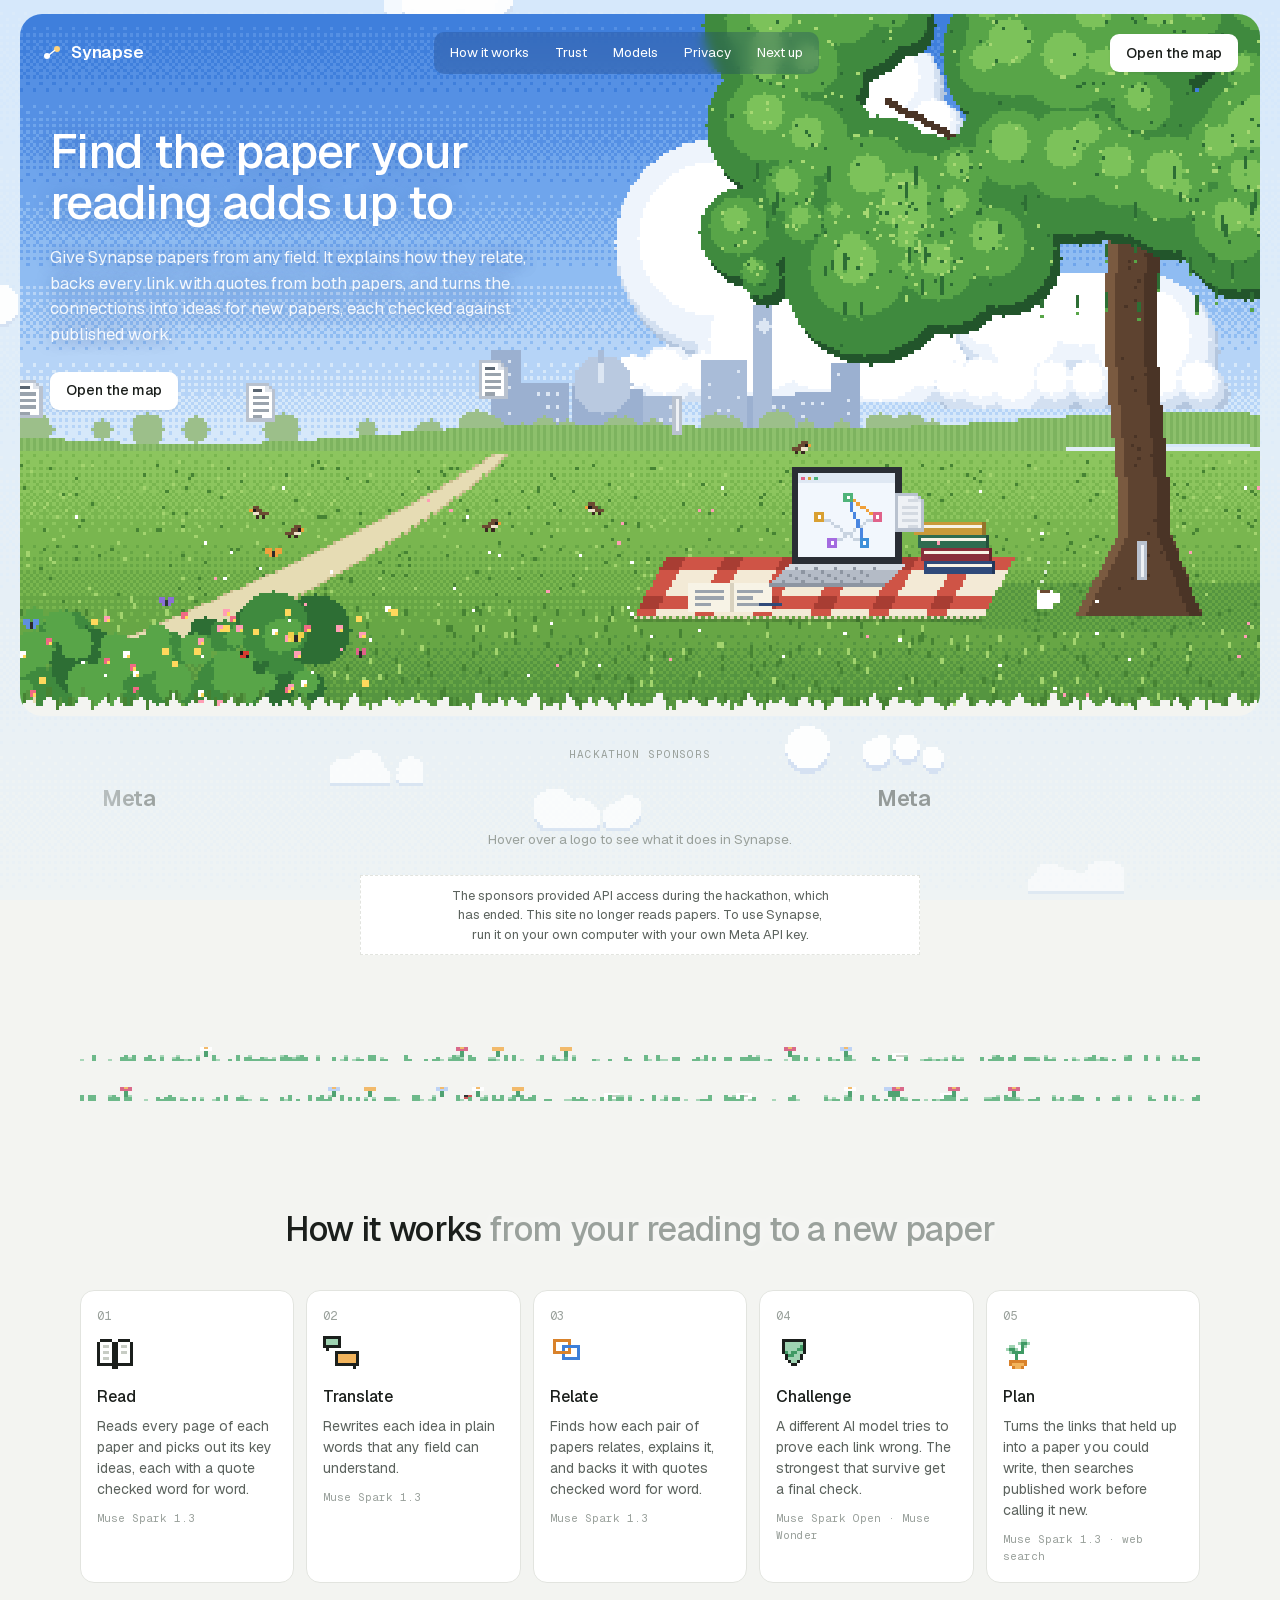
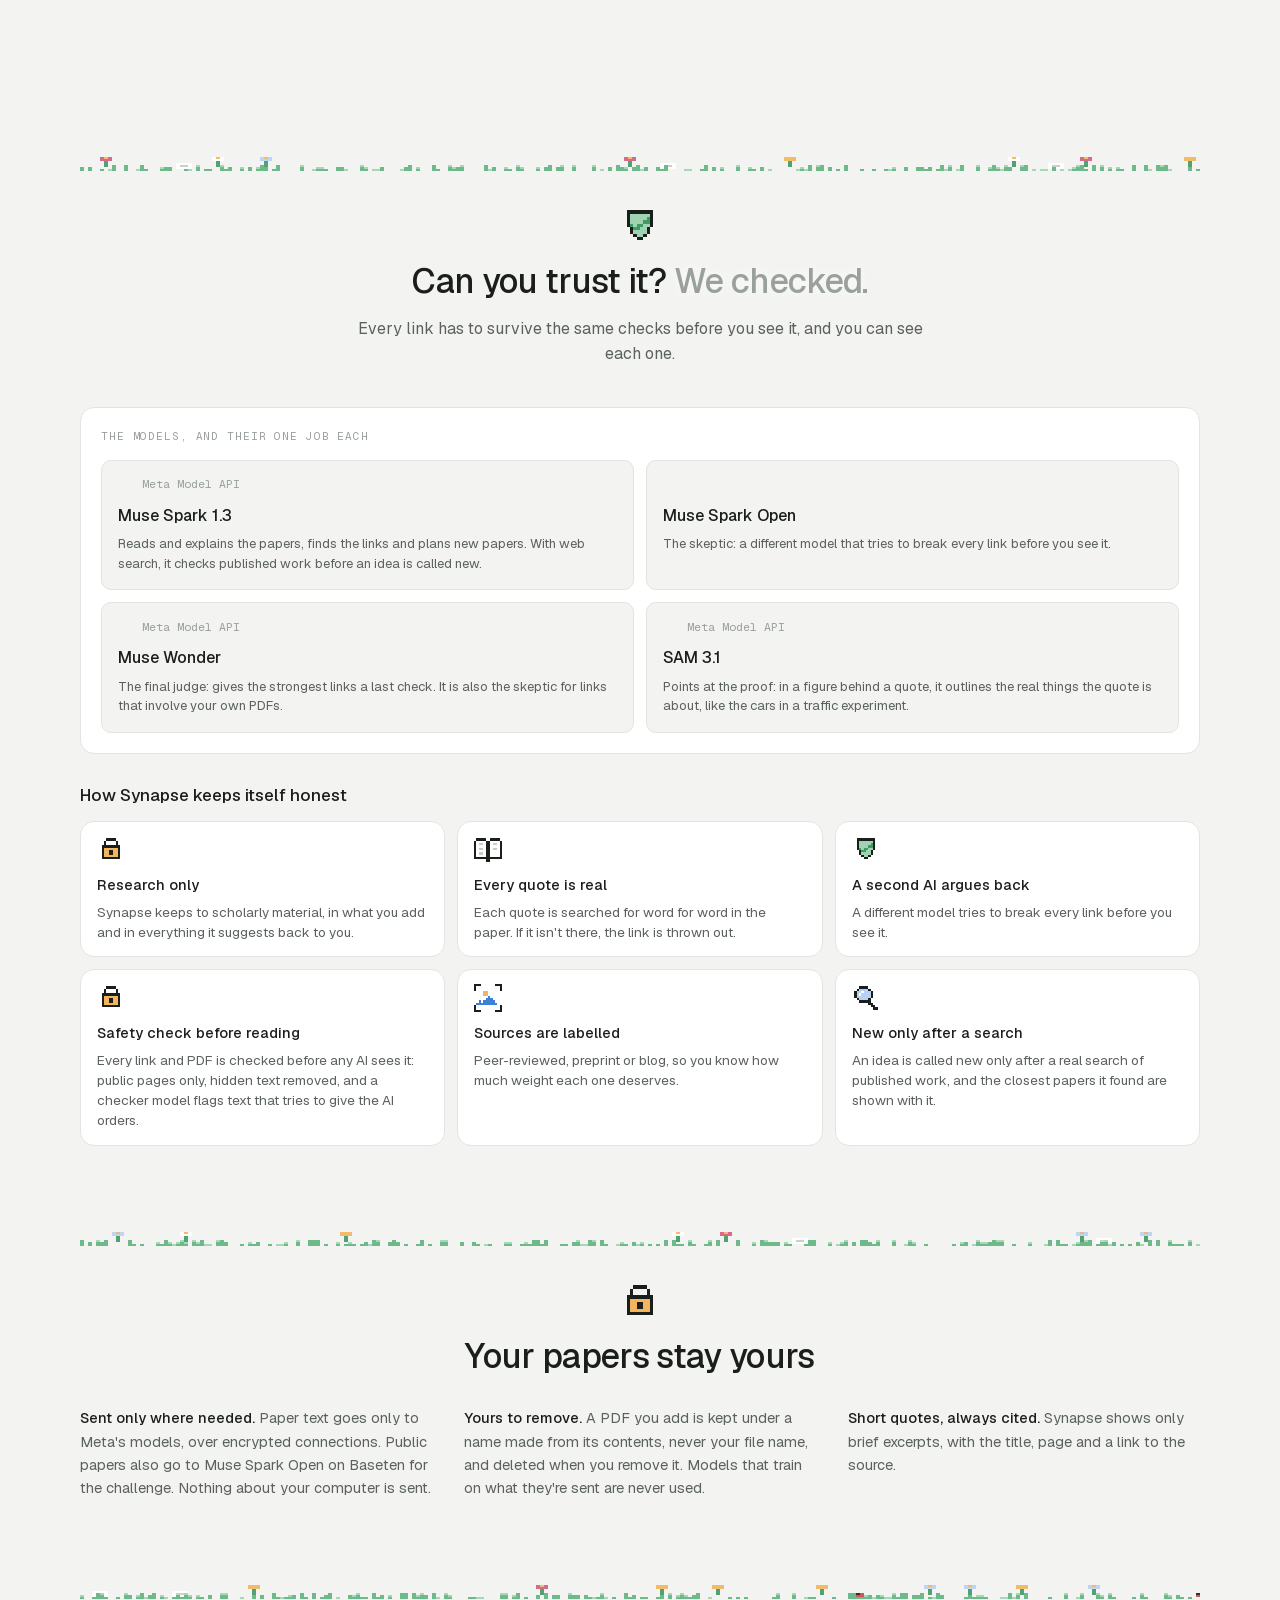
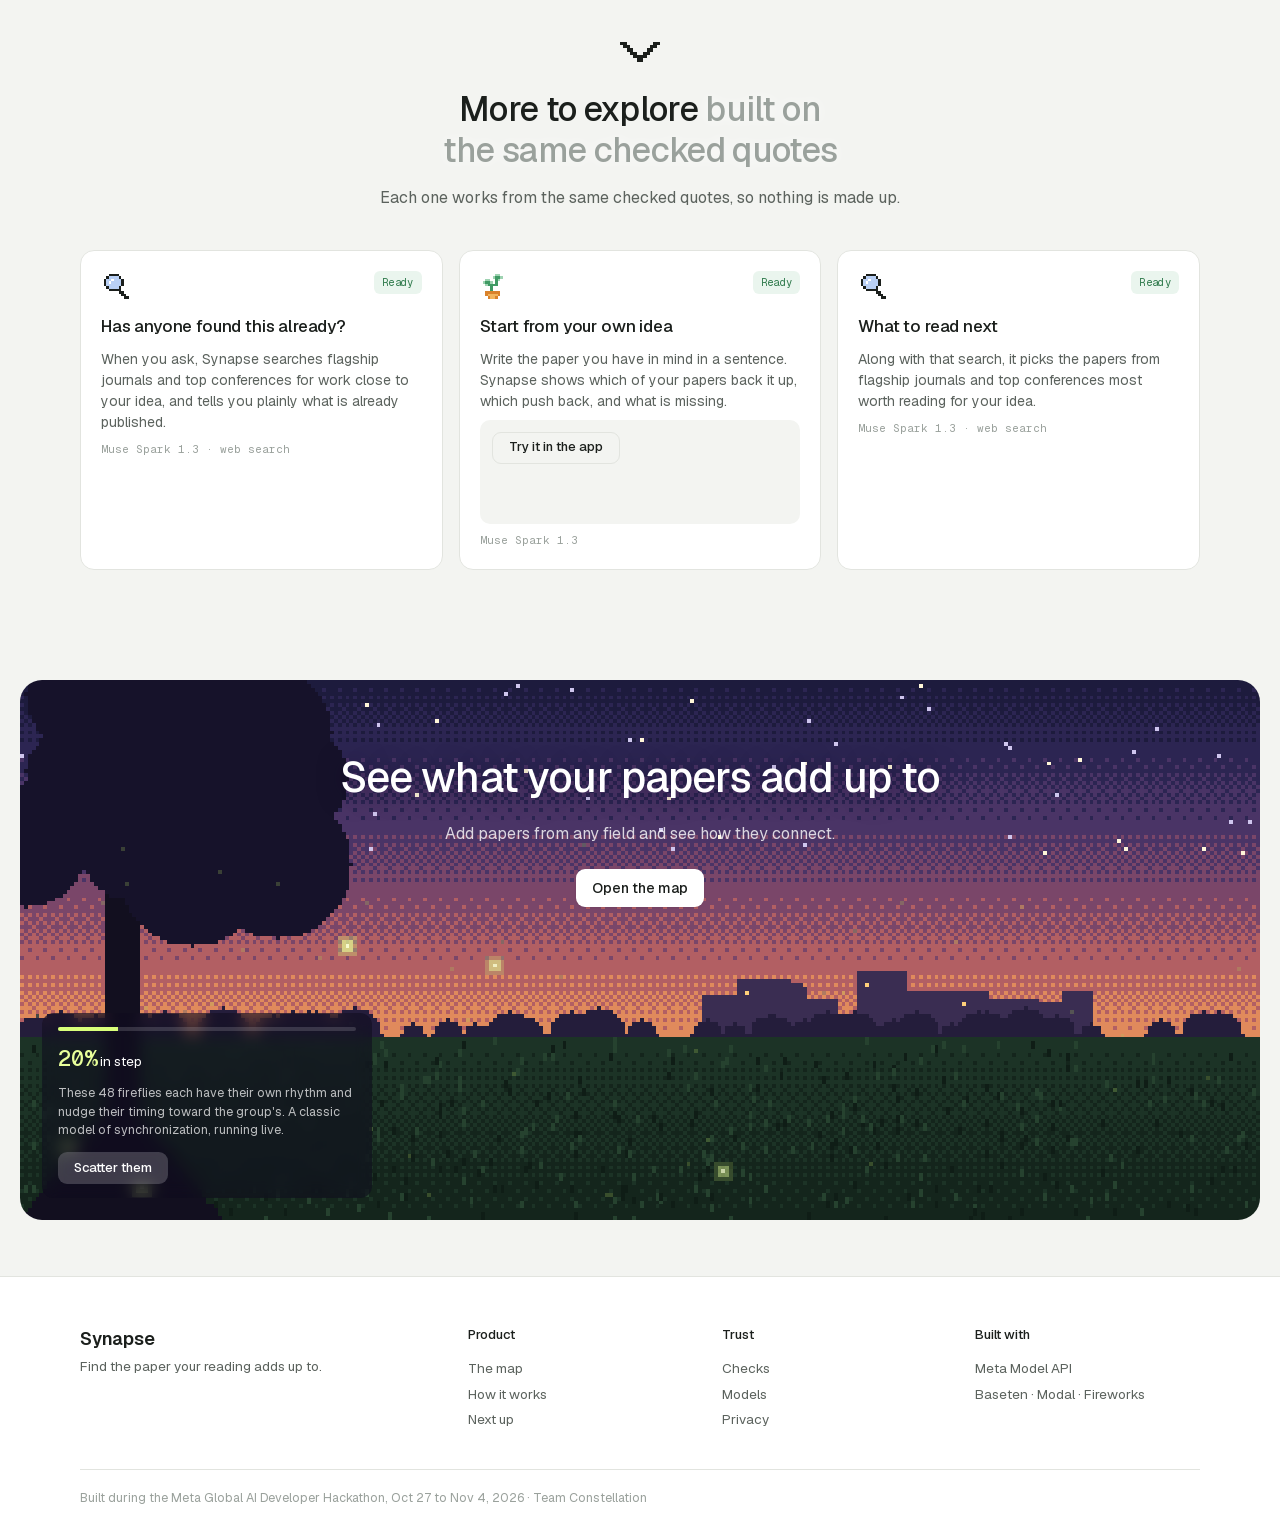
==== commit 1a5577f5: "Tab icon: the Synapse mark on sky blue" ====
--- a/frontend/index.html
+++ b/frontend/index.html
@@ -4,6 +4,9 @@
 <meta charset="utf-8">
 <meta name="viewport" content="width=device-width, initial-scale=1, viewport-fit=cover">
 <title>Synapse</title>
+<link rel="icon" href="assets/img/favicon.svg" type="image/svg+xml">
+<link rel="icon" href="assets/img/favicon-32.png" sizes="32x32" type="image/png">
+<link rel="apple-touch-icon" href="assets/img/apple-touch-icon.png">
 <meta name="description" content="Synapse reads research papers from any field, explains how they relate, checks every link against quotes from both papers, and shows you the new paper they add up to.">
 <link rel="stylesheet" href="assets/css/site.css?v=20261030123535">
 </head>
